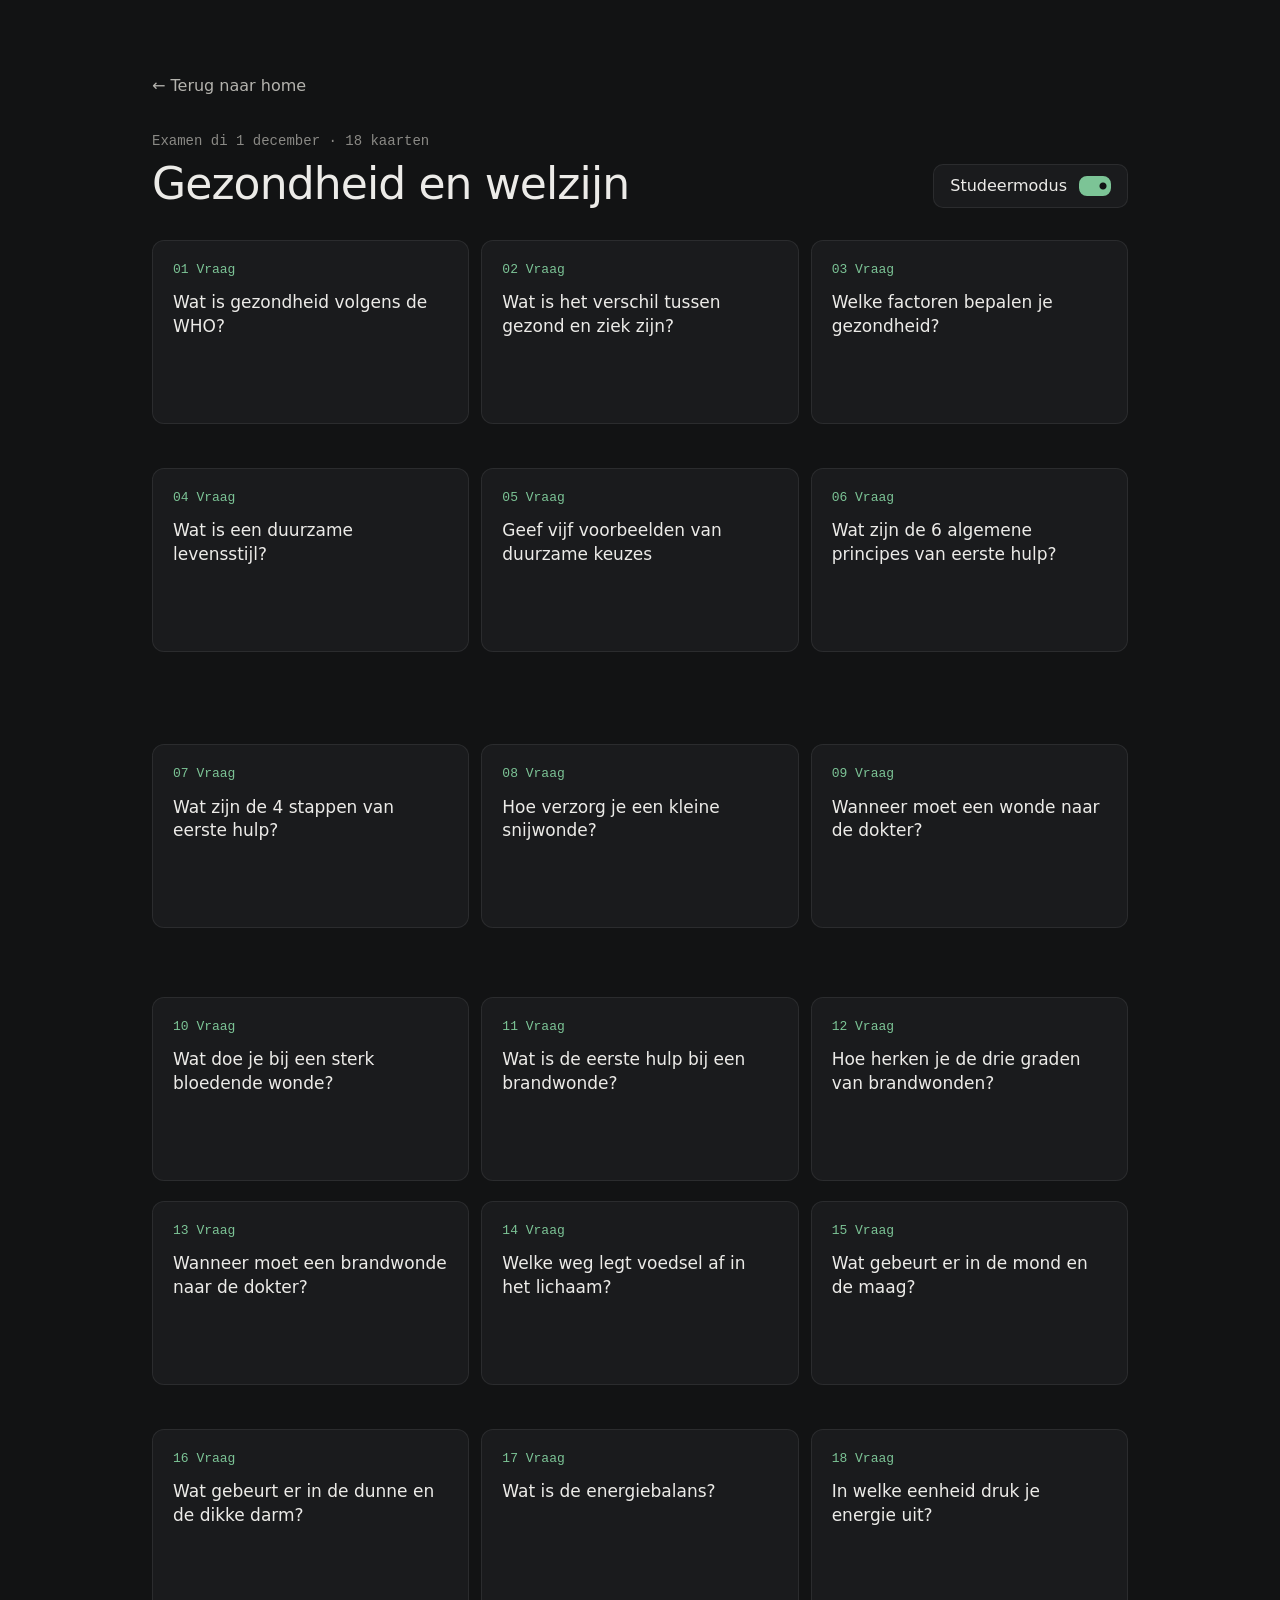
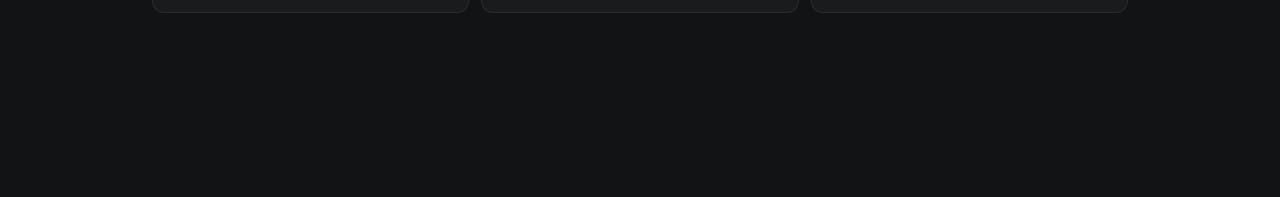
==== gezondheid.html @ a6b97eae "feat: personal study hub with exam countdown and flashcards Co-Authored-By: Claude Opus 5.5 <noreply" ====
<!doctype html>
<html lang="nl">
<head>
<meta charset="utf-8">
<meta name="viewport" content="width=device-width, initial-scale=1">
<title>Gezondheid en welzijn · Study Hub</title>
<meta name="description" content="Flashcards Gezondheid en welzijn">
<link rel="icon" href="data:,">
<link rel="stylesheet" href="style.css">
</head>
<body class="green">
<main>
  <nav><a class="back" href="index.html">← Terug naar home</a></nav>
  <header class="head">
    <div>
      <p class="meta">Examen di 1 december · 18 kaarten</p>
      <h1>Gezondheid en welzijn</h1>
    </div>
    <button class="toggle" id="mode" aria-pressed="true">Studeermodus</button>
  </header>
  <ol class="deck">
    <li><button class="card" aria-pressed="false"><span class="q">Wat is gezondheid volgens de WHO?</span><span class="a">Een toestand van volledig lichamelijk, geestelijk en sociaal welbevinden, niet alleen de afwezigheid van ziekte of gebrek.</span></button></li>
    <li><button class="card" aria-pressed="false"><span class="q">Wat is het verschil tussen gezond en ziek zijn?</span><span class="a">Het is geen aan/uit-knop maar een glijdende schaal. Ziek zijn is een verstoring van het lichamelijk, psychisch of sociaal evenwicht. Je kan je gezond voelen met een chronische ziekte.</span></button></li>
    <li><button class="card" aria-pressed="false"><span class="q">Welke factoren bepalen je gezondheid?</span><span class="a">Erfelijkheid, levensstijl (voeding, beweging, slaap, roken), omgeving (fysiek en sociaal) en toegang tot gezondheidszorg.</span></button></li>
    <li><button class="card" aria-pressed="false"><span class="q">Wat is een duurzame levensstijl?</span><span class="a">Leven op een manier die goed is voor je eigen gezondheid en tegelijk de aarde en toekomstige generaties niet schaadt.</span></button></li>
    <li><button class="card" aria-pressed="false"><span class="q">Geef vijf voorbeelden van duurzame keuzes</span><span class="a">Fietsen of wandelen, kraantjeswater drinken, seizoens- en streekproducten kopen, minder vlees eten, restjes verwerken, afval sorteren.</span></button></li>
    <li><button class="card" aria-pressed="false"><span class="q">Wat zijn de 6 algemene principes van eerste hulp?</span><span class="a">1. Denk aan je eigen veiligheid<br>2. Blijf kalm<br>3. Stel het slachtoffer gerust<br>4. Laat het slachtoffer niet alleen<br>5. Verplaats het slachtoffer niet onnodig<br>6. Ken je grenzen en vraag tijdig hulp</span></button></li>
    <li><button class="card" aria-pressed="false"><span class="q">Wat zijn de 4 stappen van eerste hulp?</span><span class="a">1. Zorg voor veiligheid<br>2. Beoordeel de toestand van het slachtoffer<br>3. Verwittig de hulpdiensten (112)<br>4. Verleen verdere eerste hulp</span></button></li>
    <li><button class="card" aria-pressed="false"><span class="q">Hoe verzorg je een kleine snijwonde?</span><span class="a">Handen wassen of handschoenen aan, de wonde spoelen met lauw stromend water, ontsmetten met een kleurloos ontsmettingsmiddel, afdekken met een pleister of steriel kompres.</span></button></li>
    <li><button class="card" aria-pressed="false"><span class="q">Wanneer moet een wonde naar de dokter?</span><span class="a">Als ze diep of gapend is, blijft bloeden, vuil bevat dat niet weggaat, een bijtwonde is, in het gezicht zit of als de tetanusvaccinatie niet in orde is.</span></button></li>
    <li><button class="card" aria-pressed="false"><span class="q">Wat doe je bij een sterk bloedende wonde?</span><span class="a">Laat het slachtoffer liggen, druk met een steriel kompres rechtstreeks op de wonde, leg een drukverband aan en bel 112.</span></button></li>
    <li><button class="card" aria-pressed="false"><span class="q">Wat is de eerste hulp bij een brandwonde?</span><span class="a">Minstens 10 minuten koelen met lauw stromend water. Kleding en juwelen verwijderen tenzij ze vastkleven. Steriel afdekken. Geen zalf, boter of ijs.</span></button></li>
    <li><button class="card" aria-pressed="false"><span class="q">Hoe herken je de drie graden van brandwonden?</span><span class="a">1e graad: rood en pijnlijk (zoals zonnebrand)<br>2e graad: blaren<br>3e graad: wit of zwart, gevoelloos</span></button></li>
    <li><button class="card" aria-pressed="false"><span class="q">Wanneer moet een brandwonde naar de dokter?</span><span class="a">Bij 2e of 3e graad groter dan een handpalm, brandwonden in het gezicht, aan handen, voeten of geslachtsdelen, en altijd bij jonge kinderen.</span></button></li>
    <li><button class="card" aria-pressed="false"><span class="q">Welke weg legt voedsel af in het lichaam?</span><span class="a">Mond → keelholte → slokdarm → maag → dunne darm → dikke darm → endeldarm → anus.</span></button></li>
    <li><button class="card" aria-pressed="false"><span class="q">Wat gebeurt er in de mond en de maag?</span><span class="a">Mond: kauwen en speeksel, de vertering van zetmeel start. Maag: maagsap met zoutzuur doodt bacteriën en start de eiwitvertering, het voedsel wordt een brij.</span></button></li>
    <li><button class="card" aria-pressed="false"><span class="q">Wat gebeurt er in de dunne en de dikke darm?</span><span class="a">Dunne darm: verdere vertering met gal en alvleessap, voedingsstoffen gaan via de darmvlokken naar het bloed. Dikke darm: water en zouten worden opgenomen, de resten worden ontlasting.</span></button></li>
    <li><button class="card" aria-pressed="false"><span class="q">Wat is de energiebalans?</span><span class="a">Het evenwicht tussen energie-inname (voeding) en energieverbruik (basisstofwisseling en beweging). Meer inname dan verbruik geeft gewichtstoename, minder geeft gewichtsverlies.</span></button></li>
    <li><button class="card" aria-pressed="false"><span class="q">In welke eenheid druk je energie uit?</span><span class="a">In kilocalorieën (kcal) of kilojoule (kJ). 1 kcal ≈ 4,2 kJ.</span></button></li>
  </ol>
</main>
<script src="cards.js"></script>
</body>
</html>
---- style.css ----
:root {
  --bg: #121314;
  --surface: #1a1b1d;
  --raised: #232427;
  --line: rgb(236 235 232 / .08);
  --text: #ecebe8;
  --text-2: #b4b3ae;
  --muted: #8a8985;
  --green: #7cc496;
  --pink: #e897b6;
  --yellow: #e3c463;
  --blue: #7fb2e5;
  --sans: ui-sans-serif, system-ui, -apple-system, "Segoe UI", Roboto, sans-serif;
  --mono: ui-monospace, "Cascadia Mono", Consolas, monospace;
  --ease: cubic-bezier(.2, .7, .2, 1);
  color-scheme: dark;
}

* { box-sizing: border-box; margin: 0; }
body { background: var(--bg); color: var(--text); font: 400 1rem/1.5 var(--sans); -webkit-font-smoothing: antialiased; }
main { max-width: 1040px; margin-inline: auto; padding: 32px 16px 96px; }
a { color: inherit; }
:focus-visible { outline: 2px solid var(--text); outline-offset: 2px; }
h1 { font-size: clamp(2rem, 6vw, 2.75rem); font-weight: 500; line-height: 1.1; letter-spacing: -.02em; }
h2 { font-size: 1.125rem; font-weight: 500; margin-bottom: 16px; }
section { margin-top: 48px; }
ol, ul { list-style: none; padding: 0; }
.meta { color: var(--muted); font: 400 .875rem/1.4 var(--mono); font-variant-numeric: tabular-nums; }
header .meta { margin-bottom: 8px; }
.dot { width: 8px; height: 8px; border-radius: 50%; background: var(--c); flex: none; }

.green { --c: var(--green); }
.pink { --c: var(--pink); }
.yellow { --c: var(--yellow); }
.blue { --c: var(--blue); }

/* dashboard */
.schedule { border-top: 1px solid var(--line); }
.schedule a { display: grid; grid-template-columns: 8px 1fr auto; align-items: center; column-gap: 16px; padding: 12px; border-bottom: 1px solid var(--line); text-decoration: none; transition: background-color .15s var(--ease); }
.schedule a:hover { background: var(--surface); }
.schedule time { grid-column: 2; }
.schedule .name { grid-column: 2; }
.schedule [data-date] { grid-column: 3; grid-row: 1 / 3; color: var(--text-2); }
.subjects { display: grid; gap: 12px; grid-template-columns: repeat(auto-fill, minmax(220px, 1fr)); }
.subjects a { display: flex; flex-direction: column; gap: 4px; min-height: 136px; padding: 20px; background: var(--surface); border: 1px solid var(--line); border-radius: 12px; text-decoration: none; transition: background-color .15s var(--ease); }
.subjects a:hover { background: var(--raised); }
.subjects .dot { margin-bottom: auto; }

/* subject page */
.back { display: inline-flex; align-items: center; min-height: 44px; margin-bottom: 24px; color: var(--text-2); text-decoration: none; transition: color .15s var(--ease); }
.back:hover { color: var(--text); }
.head { display: flex; flex-wrap: wrap; align-items: end; justify-content: space-between; gap: 24px; margin-bottom: 32px; }
.toggle { display: inline-flex; align-items: center; gap: 12px; min-height: 44px; padding: 0 16px; background: var(--surface); border: 1px solid var(--line); border-radius: 10px; color: var(--text); font: inherit; cursor: pointer; transition: background-color .15s var(--ease); }
.toggle:hover { background: var(--raised); }
.toggle::after { content: ""; width: 28px; height: 16px; border: 2px solid var(--muted); border-radius: 8px; background: radial-gradient(circle at 6px 50%, var(--muted) 3px, transparent 4px); }
.toggle[aria-pressed="true"]::after { border-color: var(--c); background: radial-gradient(circle at calc(100% - 6px) 50%, var(--bg) 3px, transparent 4px) var(--c); }

.deck { counter-reset: n; display: grid; gap: 12px; grid-template-columns: repeat(auto-fill, minmax(280px, 1fr)); }
.deck li { counter-increment: n; perspective: 1200px; }
.card { display: grid; width: 100%; height: 100%; padding: 0; border: 0; background: none; color: inherit; font: inherit; text-align: left; cursor: pointer; transform-style: preserve-3d; transition: transform .5s var(--ease); }
.q, .a { grid-area: 1 / 1; display: flex; flex-direction: column; gap: 12px; min-height: 184px; padding: 20px; background: var(--surface); border: 1px solid var(--line); border-radius: 12px; backface-visibility: hidden; }
.q { font-size: 1.0625rem; font-weight: 500; line-height: 1.4; }
.a { background: var(--raised); color: var(--text-2); transform: rotateY(180deg); }
.q::before, .a::before { font: 400 .8125rem/1.4 var(--mono); color: var(--c); }
.q::before { content: counter(n, decimal-leading-zero) "  Vraag"; }
.a::before { content: counter(n, decimal-leading-zero) "  Antwoord"; }
body:not(.reveal) .card[aria-pressed="true"] { transform: rotateY(180deg); }
.reveal .card { gap: 4px; cursor: default; }
.reveal .q, .reveal .a { min-height: 0; }
.reveal .a { grid-area: auto; transform: none; }

@media (min-width: 768px) {
  main { padding: 64px 32px 128px; }
  .schedule a { grid-template-columns: 8px 112px 1fr auto; }
  .schedule time, .schedule .name, .schedule [data-date] { grid-column: auto; grid-row: auto; }
}
@media (prefers-reduced-motion: reduce) {
  .card { transition: none; }
}
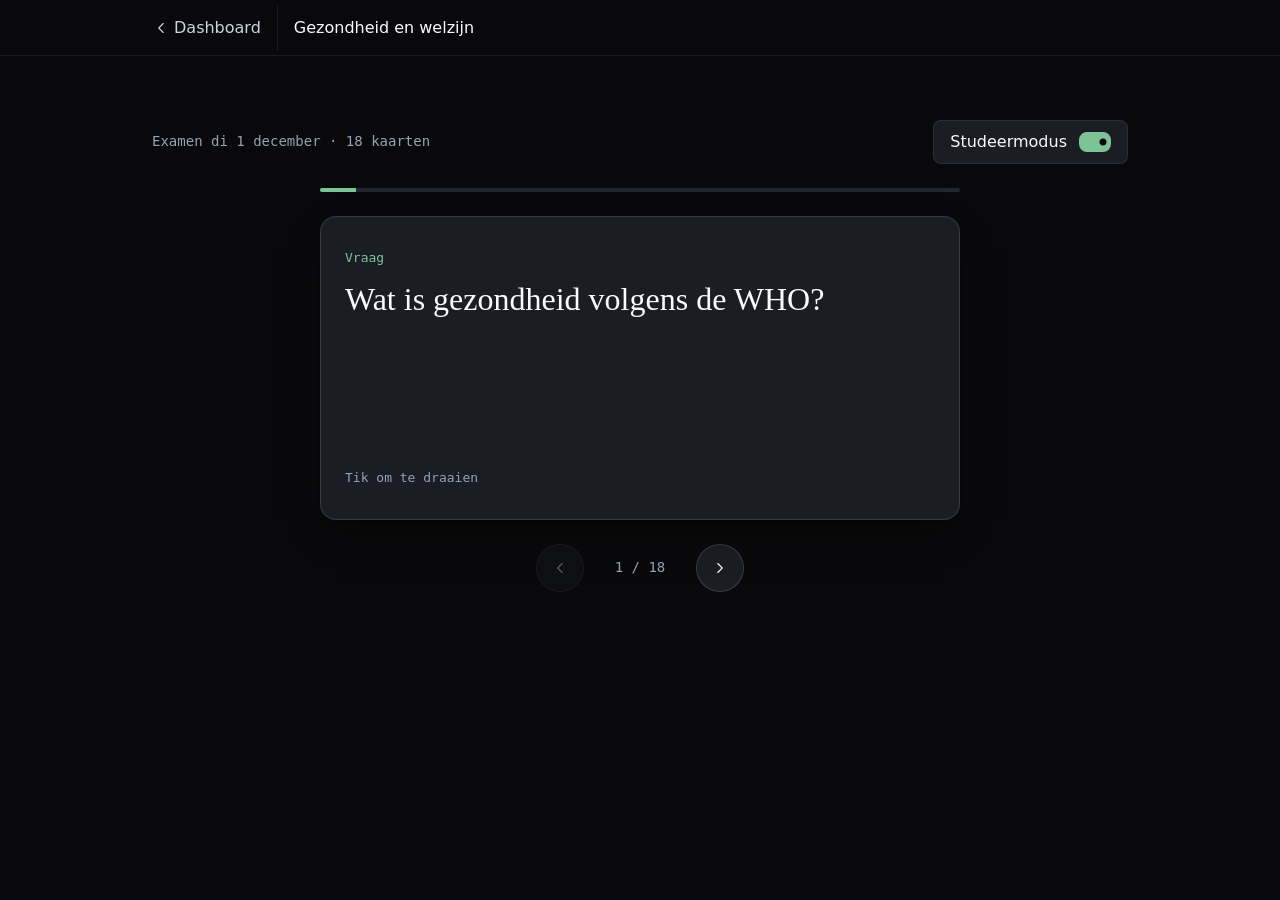
==== commit b2c80011: "feat: redesign as one app with countdown widget and single-card deck Co-Authored-By: Claude Opus 5.5" ====
--- a/gezondheid.html
+++ b/gezondheid.html
@@ -9,15 +9,16 @@
 <link rel="stylesheet" href="style.css">
 </head>
 <body class="green">
+<header class="bar">
+  <a class="back" href="index.html"><svg viewBox="0 0 24 24" aria-hidden="true"><path d="m15 18-6-6 6-6"/></svg>Dashboard</a>
+  <h1>Gezondheid en welzijn</h1>
+</header>
 <main>
-  <nav><a class="back" href="index.html">← Terug naar home</a></nav>
-  <header class="head">
-    <div>
-      <p class="meta">Examen di 1 december · 18 kaarten</p>
-      <h1>Gezondheid en welzijn</h1>
-    </div>
+  <div class="tools">
+    <p class="meta">Examen di 1 december · 18 kaarten</p>
     <button class="toggle" id="mode" aria-pressed="true">Studeermodus</button>
-  </header>
+  </div>
+  <progress id="bar" aria-label="Voortgang"></progress>
   <ol class="deck">
     <li><button class="card" aria-pressed="false"><span class="q">Wat is gezondheid volgens de WHO?</span><span class="a">Een toestand van volledig lichamelijk, geestelijk en sociaal welbevinden, niet alleen de afwezigheid van ziekte of gebrek.</span></button></li>
     <li><button class="card" aria-pressed="false"><span class="q">Wat is het verschil tussen gezond en ziek zijn?</span><span class="a">Het is geen aan/uit-knop maar een glijdende schaal. Ziek zijn is een verstoring van het lichamelijk, psychisch of sociaal evenwicht. Je kan je gezond voelen met een chronische ziekte.</span></button></li>
@@ -38,6 +39,11 @@
     <li><button class="card" aria-pressed="false"><span class="q">Wat is de energiebalans?</span><span class="a">Het evenwicht tussen energie-inname (voeding) en energieverbruik (basisstofwisseling en beweging). Meer inname dan verbruik geeft gewichtstoename, minder geeft gewichtsverlies.</span></button></li>
     <li><button class="card" aria-pressed="false"><span class="q">In welke eenheid druk je energie uit?</span><span class="a">In kilocalorieën (kcal) of kilojoule (kJ). 1 kcal ≈ 4,2 kJ.</span></button></li>
   </ol>
+  <div class="controls">
+    <button class="round" id="prev" aria-label="Vorige kaart"><svg viewBox="0 0 24 24" aria-hidden="true"><path d="m15 18-6-6 6-6"/></svg></button>
+    <span class="meta" id="count" aria-live="polite"></span>
+    <button class="round" id="next" aria-label="Volgende kaart"><svg viewBox="0 0 24 24" aria-hidden="true"><path d="m9 18 6-6-6-6"/></svg></button>
+  </div>
 </main>
 <script src="cards.js"></script>
 </body>
--- a/style.css
+++ b/style.css
@@ -1,16 +1,31 @@
 :root {
-  --bg: #121314;
-  --surface: #1a1b1d;
-  --raised: #232427;
-  --line: rgb(236 235 232 / .08);
-  --text: #ecebe8;
-  --text-2: #b4b3ae;
-  --muted: #8a8985;
+  --bg: #09090b;
+  --surface: #1a1d24;
+  --raised: #22262f;
+  --line: rgb(248 250 252 / .08);
+  --line-2: rgb(248 250 252 / .14);
+  --text: #f8fafc;
+  --text-2: #cbd5e1;
+  --muted: #94a3b8;
   --green: #7cc496;
   --pink: #e897b6;
   --yellow: #e3c463;
   --blue: #7fb2e5;
-  --sans: ui-sans-serif, system-ui, -apple-system, "Segoe UI", Roboto, sans-serif;
+  --cyan: #5ec4d6;
+  --s1: 4px;
+  --s2: 8px;
+  --s3: 12px;
+  --s4: 16px;
+  --s5: 24px;
+  --s6: 32px;
+  --s7: 48px;
+  --s8: 64px;
+  --gutter: var(--s4);
+  --r-sm: 8px;
+  --r: 12px;
+  --r-lg: 16px;
+  --sans: Inter, ui-sans-serif, system-ui, -apple-system, "Segoe UI", Roboto, sans-serif;
+  --serif: "Playfair Display", "Iowan Old Style", "Palatino Linotype", Charter, Georgia, serif;
   --mono: ui-monospace, "Cascadia Mono", Consolas, monospace;
   --ease: cubic-bezier(.2, .7, .2, 1);
   color-scheme: dark;
@@ -18,62 +33,102 @@
 
 * { box-sizing: border-box; margin: 0; }
 body { background: var(--bg); color: var(--text); font: 400 1rem/1.5 var(--sans); -webkit-font-smoothing: antialiased; }
-main { max-width: 1040px; margin-inline: auto; padding: 32px 16px 96px; }
-a { color: inherit; }
+main { width: min(100% - 2 * var(--gutter), 976px); margin-inline: auto; padding-block: var(--s6) var(--s8); }
+a { color: inherit; text-decoration: none; }
+button { font: inherit; color: inherit; cursor: pointer; }
 :focus-visible { outline: 2px solid var(--text); outline-offset: 2px; }
+ol, ul { list-style: none; padding: 0; }
+[hidden] { display: none; }
 h1 { font-size: clamp(2rem, 6vw, 2.75rem); font-weight: 500; line-height: 1.1; letter-spacing: -.02em; }
-h2 { font-size: 1.125rem; font-weight: 500; margin-bottom: 16px; }
-section { margin-top: 48px; }
-ol, ul { list-style: none; padding: 0; }
+h2 { font-size: 1.125rem; font-weight: 500; margin-bottom: var(--s4); }
+section { margin-top: var(--s7); }
+svg { width: 18px; height: 18px; fill: none; stroke: currentColor; stroke-width: 1.5; stroke-linecap: round; stroke-linejoin: round; }
 .meta { color: var(--muted); font: 400 .875rem/1.4 var(--mono); font-variant-numeric: tabular-nums; }
-header .meta { margin-bottom: 8px; }
 .dot { width: 8px; height: 8px; border-radius: 50%; background: var(--c); flex: none; }
 
 .green { --c: var(--green); }
 .pink { --c: var(--pink); }
 .yellow { --c: var(--yellow); }
 .blue { --c: var(--blue); }
+.cyan { --c: var(--cyan); }
+
+.bar { position: sticky; top: 0; z-index: 2; display: flex; align-items: center; gap: var(--s4); min-height: 56px; padding-inline: max(var(--gutter), 50% - 488px); background: var(--bg); border-bottom: 1px solid var(--line); }
+.brand { font-weight: 500; }
+.bar h1 { min-width: 0; font-size: 1rem; letter-spacing: 0; white-space: nowrap; overflow: hidden; text-overflow: ellipsis; }
+.back { display: inline-flex; align-items: center; gap: var(--s1); min-height: 44px; padding-right: var(--s4); border-right: 1px solid var(--line); color: var(--text-2); transition: color .15s var(--ease); }
+.back:hover { color: var(--text); }
 
 /* dashboard */
-.schedule { border-top: 1px solid var(--line); }
-.schedule a { display: grid; grid-template-columns: 8px 1fr auto; align-items: center; column-gap: 16px; padding: 12px; border-bottom: 1px solid var(--line); text-decoration: none; transition: background-color .15s var(--ease); }
-.schedule a:hover { background: var(--surface); }
-.schedule time { grid-column: 2; }
-.schedule .name { grid-column: 2; }
-.schedule [data-date] { grid-column: 3; grid-row: 1 / 3; color: var(--text-2); }
-.subjects { display: grid; gap: 12px; grid-template-columns: repeat(auto-fill, minmax(220px, 1fr)); }
-.subjects a { display: flex; flex-direction: column; gap: 4px; min-height: 136px; padding: 20px; background: var(--surface); border: 1px solid var(--line); border-radius: 12px; text-decoration: none; transition: background-color .15s var(--ease); }
-.subjects a:hover { background: var(--raised); }
+header .meta { margin-bottom: var(--s2); }
+.countdown { margin-top: var(--s5); background: var(--surface); border: 1px solid var(--line); border-radius: var(--r-lg); overflow: hidden; }
+.lead { display: flex; flex-wrap: wrap; align-items: end; justify-content: space-between; gap: var(--s5); padding: var(--s5); }
+.lead-name { display: block; margin-block: var(--s1); font-size: 1.5rem; font-weight: 500; line-height: 1.25; }
+.lead-name:hover { color: var(--c); }
+.days { color: var(--muted); font-size: 1rem; }
+.days span:first-child { color: var(--c); font-size: clamp(4rem, 14vw, 5.5rem); font-weight: 500; line-height: .9; letter-spacing: -.04em; font-variant-numeric: tabular-nums; }
+.exams { display: grid; grid-template-columns: 1fr 1fr; gap: 1px; background: var(--line); border-top: 1px solid var(--line); }
+.exams a { display: flex; flex-direction: column; gap: var(--s1); height: 100%; padding: var(--s4) var(--s5); background: var(--surface); transition: background-color .15s var(--ease); }
+.exams a:hover { background: var(--raised); }
+.exams .when { display: flex; align-items: center; gap: var(--s2); }
+.exams .left { margin-top: auto; padding-top: var(--s2); }
+.exams .past { opacity: .5; }
+.subjects { display: grid; gap: var(--s3); grid-template-columns: repeat(auto-fill, minmax(220px, 1fr)); }
+.subjects a { display: flex; flex-direction: column; gap: var(--s1); min-height: 136px; padding: var(--s5); background: var(--surface); border: 1px solid var(--line); border-radius: var(--r); transition: background-color .15s var(--ease), border-color .15s var(--ease); }
+.subjects a:hover { background: var(--raised); border-color: var(--c); }
 .subjects .dot { margin-bottom: auto; }
 
 /* subject page */
-.back { display: inline-flex; align-items: center; min-height: 44px; margin-bottom: 24px; color: var(--text-2); text-decoration: none; transition: color .15s var(--ease); }
-.back:hover { color: var(--text); }
-.head { display: flex; flex-wrap: wrap; align-items: end; justify-content: space-between; gap: 24px; margin-bottom: 32px; }
-.toggle { display: inline-flex; align-items: center; gap: 12px; min-height: 44px; padding: 0 16px; background: var(--surface); border: 1px solid var(--line); border-radius: 10px; color: var(--text); font: inherit; cursor: pointer; transition: background-color .15s var(--ease); }
+.tools { display: flex; flex-wrap: wrap; align-items: center; justify-content: space-between; gap: var(--s3); margin-bottom: var(--s5); }
+.toggle { display: inline-flex; align-items: center; gap: var(--s3); min-height: 44px; padding: 0 var(--s4); background: var(--surface); border: 1px solid var(--line); border-radius: var(--r-sm); transition: background-color .15s var(--ease); }
 .toggle:hover { background: var(--raised); }
 .toggle::after { content: ""; width: 28px; height: 16px; border: 2px solid var(--muted); border-radius: 8px; background: radial-gradient(circle at 6px 50%, var(--muted) 3px, transparent 4px); }
 .toggle[aria-pressed="true"]::after { border-color: var(--c); background: radial-gradient(circle at calc(100% - 6px) 50%, var(--bg) 3px, transparent 4px) var(--c); }
 
-.deck { counter-reset: n; display: grid; gap: 12px; grid-template-columns: repeat(auto-fill, minmax(280px, 1fr)); }
+progress { display: block; width: 100%; max-width: 640px; height: 4px; margin: 0 auto var(--s5); border: 0; border-radius: 2px; background: var(--raised); overflow: hidden; appearance: none; }
+progress::-webkit-progress-bar { background: var(--raised); }
+progress::-webkit-progress-value { background: var(--c); }
+progress::-moz-progress-bar { background: var(--c); }
+
+.deck { counter-reset: n; }
 .deck li { counter-increment: n; perspective: 1200px; }
-.card { display: grid; width: 100%; height: 100%; padding: 0; border: 0; background: none; color: inherit; font: inherit; text-align: left; cursor: pointer; transform-style: preserve-3d; transition: transform .5s var(--ease); }
-.q, .a { grid-area: 1 / 1; display: flex; flex-direction: column; gap: 12px; min-height: 184px; padding: 20px; background: var(--surface); border: 1px solid var(--line); border-radius: 12px; backface-visibility: hidden; }
-.q { font-size: 1.0625rem; font-weight: 500; line-height: 1.4; }
-.a { background: var(--raised); color: var(--text-2); transform: rotateY(180deg); }
+.card { display: grid; width: 100%; height: 100%; padding: 0; border: 0; background: none; text-align: left; transform-style: preserve-3d; transition: transform .5s var(--ease); }
+.q, .a { grid-area: 1 / 1; display: flex; flex-direction: column; gap: var(--s3); min-height: 184px; padding: var(--s5); background: var(--surface); border: 1px solid var(--line-2); border-radius: var(--r-lg); box-shadow: 0 1px 2px rgb(0 0 0 / .5), 0 16px 40px -16px rgb(0 0 0 / .7); backface-visibility: hidden; transition: visibility 0s .25s; }
+.q { font: 500 1.125rem/1.35 var(--serif); }
+.a { color: var(--text-2); transform: rotateY(180deg); visibility: hidden; }
+.card[aria-pressed="true"] .a { visibility: visible; transition-delay: 0s; }
+.card[aria-pressed="true"] .q { visibility: hidden; }
 .q::before, .a::before { font: 400 .8125rem/1.4 var(--mono); color: var(--c); }
 .q::before { content: counter(n, decimal-leading-zero) "  Vraag"; }
 .a::before { content: counter(n, decimal-leading-zero) "  Antwoord"; }
+
+body:not(.reveal) .deck { max-width: 640px; margin-inline: auto; }
+body:not(.reveal) .deck li:not(.on) { display: none; }
+body:not(.reveal) .q, body:not(.reveal) .a { min-height: 304px; padding: var(--s6) var(--s5); }
+body:not(.reveal) .q { font-size: clamp(1.5rem, 5vw, 2rem); line-height: 1.25; }
+body:not(.reveal) .a { font-size: 1.0625rem; line-height: 1.6; }
+body:not(.reveal) .q::before { content: "Vraag"; }
+body:not(.reveal) .a::before { content: "Antwoord"; }
+body:not(.reveal) .q::after { content: "Tik om te draaien"; margin-top: auto; color: var(--muted); font: 400 .8125rem/1.4 var(--mono); }
 body:not(.reveal) .card[aria-pressed="true"] { transform: rotateY(180deg); }
-.reveal .card { gap: 4px; cursor: default; }
-.reveal .q, .reveal .a { min-height: 0; }
-.reveal .a { grid-area: auto; transform: none; }
+
+.controls { display: flex; align-items: center; justify-content: center; gap: var(--s5); margin-top: var(--s5); }
+.controls .meta { min-width: 64px; text-align: center; }
+.round { display: grid; place-items: center; width: 48px; height: 48px; padding: 0; background: var(--surface); border: 1px solid var(--line-2); border-radius: 50%; transition: background-color .15s var(--ease), border-color .15s var(--ease); }
+.round:hover:not(:disabled) { background: var(--raised); border-color: var(--c); }
+.round:disabled { opacity: .35; cursor: default; }
+
+.reveal progress, .reveal .controls { display: none; }
+.reveal .deck { display: grid; gap: var(--s3); grid-template-columns: repeat(auto-fill, minmax(280px, 1fr)); }
+.reveal .card { align-content: start; background: var(--surface); border: 1px solid var(--line-2); border-radius: var(--r-lg); box-shadow: 0 1px 2px rgb(0 0 0 / .5); cursor: default; }
+.reveal .q, .reveal .a { min-height: 0; visibility: visible; background: none; border: 0; box-shadow: none; }
+.reveal .a { grid-area: auto; transform: none; border-top: 1px solid var(--line); }
 
 @media (min-width: 768px) {
-  main { padding: 64px 32px 128px; }
-  .schedule a { grid-template-columns: 8px 112px 1fr auto; }
-  .schedule time, .schedule .name, .schedule [data-date] { grid-column: auto; grid-row: auto; }
+  :root { --gutter: var(--s6); }
+  main { padding-block: var(--s8) 128px; }
+  .lead { padding: var(--s6); }
+  .exams { grid-template-columns: repeat(4, 1fr); }
 }
 @media (prefers-reduced-motion: reduce) {
-  .card { transition: none; }
+  .card, .q, .a { transition: none; }
 }
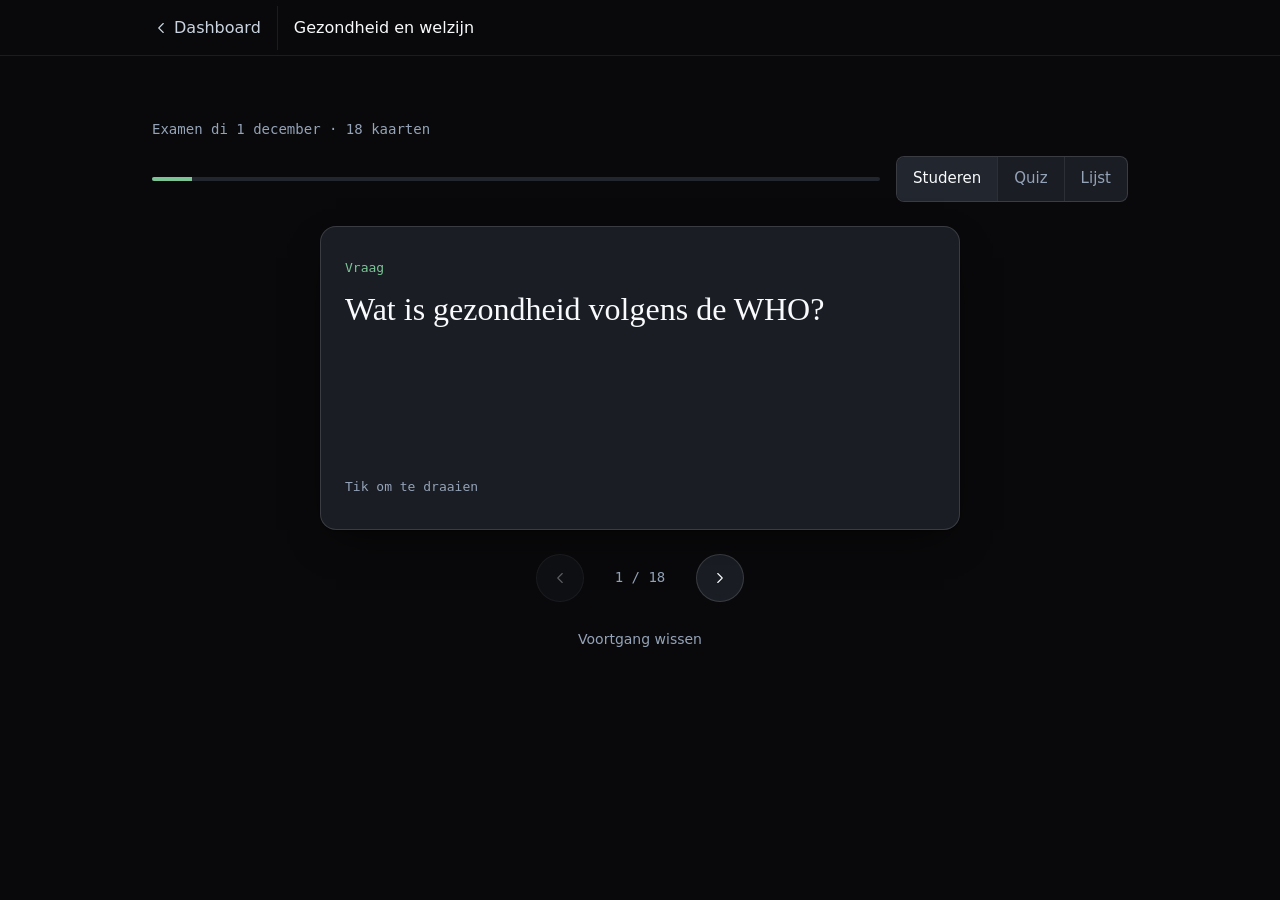
==== commit 097fd117: "feat: added quiz mode, local storage progress, and pomodoro timer Co-Authored-By: Claude Opus 5.5 <n" ====
--- a/gezondheid.html
+++ b/gezondheid.html
@@ -14,11 +14,15 @@
   <h1>Gezondheid en welzijn</h1>
 </header>
 <main>
+  <p class="meta">Examen di 1 december · 18 kaarten</p>
   <div class="tools">
-    <p class="meta">Examen di 1 december · 18 kaarten</p>
-    <button class="toggle" id="mode" aria-pressed="true">Studeermodus</button>
+    <progress id="bar" aria-label="Voortgang"></progress>
+    <fieldset class="modes" aria-label="Modus">
+      <label><input type="radio" name="mode" value="study" checked>Studeren</label>
+      <label><input type="radio" name="mode" value="quiz">Quiz</label>
+      <label><input type="radio" name="mode" value="list">Lijst</label>
+    </fieldset>
   </div>
-  <progress id="bar" aria-label="Voortgang"></progress>
   <ol class="deck">
     <li><button class="card" aria-pressed="false"><span class="q">Wat is gezondheid volgens de WHO?</span><span class="a">Een toestand van volledig lichamelijk, geestelijk en sociaal welbevinden, niet alleen de afwezigheid van ziekte of gebrek.</span></button></li>
     <li><button class="card" aria-pressed="false"><span class="q">Wat is het verschil tussen gezond en ziek zijn?</span><span class="a">Het is geen aan/uit-knop maar een glijdende schaal. Ziek zijn is een verstoring van het lichamelijk, psychisch of sociaal evenwicht. Je kan je gezond voelen met een chronische ziekte.</span></button></li>
@@ -39,11 +43,13 @@
     <li><button class="card" aria-pressed="false"><span class="q">Wat is de energiebalans?</span><span class="a">Het evenwicht tussen energie-inname (voeding) en energieverbruik (basisstofwisseling en beweging). Meer inname dan verbruik geeft gewichtstoename, minder geeft gewichtsverlies.</span></button></li>
     <li><button class="card" aria-pressed="false"><span class="q">In welke eenheid druk je energie uit?</span><span class="a">In kilocalorieën (kcal) of kilojoule (kJ). 1 kcal ≈ 4,2 kJ.</span></button></li>
   </ol>
+  <button class="btn" id="show">Toon antwoord</button>
   <div class="controls">
     <button class="round" id="prev" aria-label="Vorige kaart"><svg viewBox="0 0 24 24" aria-hidden="true"><path d="m15 18-6-6 6-6"/></svg></button>
     <span class="meta" id="count" aria-live="polite"></span>
     <button class="round" id="next" aria-label="Volgende kaart"><svg viewBox="0 0 24 24" aria-hidden="true"><path d="m9 18 6-6-6-6"/></svg></button>
   </div>
+  <button class="link-btn" id="reset">Voortgang wissen</button>
 </main>
 <script src="cards.js"></script>
 </body>
--- a/style.css
+++ b/style.css
@@ -52,6 +52,14 @@
 .blue { --c: var(--blue); }
 .cyan { --c: var(--cyan); }
 
+.btn { min-height: 44px; padding: 0 var(--s5); background: var(--surface); border: 1px solid var(--line-2); border-radius: var(--r-sm); transition: background-color .15s var(--ease), border-color .15s var(--ease); }
+.btn:hover:not(:disabled) { background: var(--raised); }
+.btn.primary { background: var(--text); border-color: var(--text); color: var(--bg); font-weight: 500; }
+.btn.primary:hover:not(:disabled) { background: var(--text-2); }
+.btn:disabled { opacity: .35; cursor: default; }
+.link-btn { min-height: 44px; padding: 0 var(--s3); background: none; border: 0; color: var(--muted); font-size: .875rem; transition: color .15s var(--ease); }
+.link-btn:hover { color: var(--text); }
+
 .bar { position: sticky; top: 0; z-index: 2; display: flex; align-items: center; gap: var(--s4); min-height: 56px; padding-inline: max(var(--gutter), 50% - 488px); background: var(--bg); border-bottom: 1px solid var(--line); }
 .brand { font-weight: 500; }
 .bar h1 { min-width: 0; font-size: 1rem; letter-spacing: 0; white-space: nowrap; overflow: hidden; text-overflow: ellipsis; }
@@ -60,11 +68,12 @@
 
 /* dashboard */
 header .meta { margin-bottom: var(--s2); }
-.countdown { margin-top: var(--s5); background: var(--surface); border: 1px solid var(--line); border-radius: var(--r-lg); overflow: hidden; }
+.top { display: grid; gap: var(--s3); margin-top: var(--s5); }
+.top > section { margin: 0; background: var(--surface); border: 1px solid var(--line); border-radius: var(--r-lg); overflow: hidden; }
 .lead { display: flex; flex-wrap: wrap; align-items: end; justify-content: space-between; gap: var(--s5); padding: var(--s5); }
 .lead-name { display: block; margin-block: var(--s1); font-size: 1.5rem; font-weight: 500; line-height: 1.25; }
 .lead-name:hover { color: var(--c); }
-.days { color: var(--muted); font-size: 1rem; }
+.days { color: var(--muted); }
 .days span:first-child { color: var(--c); font-size: clamp(4rem, 14vw, 5.5rem); font-weight: 500; line-height: .9; letter-spacing: -.04em; font-variant-numeric: tabular-nums; }
 .exams { display: grid; grid-template-columns: 1fr 1fr; gap: 1px; background: var(--line); border-top: 1px solid var(--line); }
 .exams a { display: flex; flex-direction: column; gap: var(--s1); height: 100%; padding: var(--s4) var(--s5); background: var(--surface); transition: background-color .15s var(--ease); }
@@ -72,22 +81,27 @@
 .exams .when { display: flex; align-items: center; gap: var(--s2); }
 .exams .left { margin-top: auto; padding-top: var(--s2); }
 .exams .past { opacity: .5; }
+.timer { display: flex; flex-direction: column; gap: var(--s4); padding: var(--s5); }
+.clock { font: 500 clamp(3.5rem, 12vw, 4.5rem)/1 var(--mono); font-variant-numeric: tabular-nums; letter-spacing: -.04em; }
+.timer div { display: flex; gap: var(--s2); margin-top: auto; }
+.timer .btn { flex: 1; }
 .subjects { display: grid; gap: var(--s3); grid-template-columns: repeat(auto-fill, minmax(220px, 1fr)); }
 .subjects a { display: flex; flex-direction: column; gap: var(--s1); min-height: 136px; padding: var(--s5); background: var(--surface); border: 1px solid var(--line); border-radius: var(--r); transition: background-color .15s var(--ease), border-color .15s var(--ease); }
 .subjects a:hover { background: var(--raised); border-color: var(--c); }
 .subjects .dot { margin-bottom: auto; }
 
 /* subject page */
-.tools { display: flex; flex-wrap: wrap; align-items: center; justify-content: space-between; gap: var(--s3); margin-bottom: var(--s5); }
-.toggle { display: inline-flex; align-items: center; gap: var(--s3); min-height: 44px; padding: 0 var(--s4); background: var(--surface); border: 1px solid var(--line); border-radius: var(--r-sm); transition: background-color .15s var(--ease); }
-.toggle:hover { background: var(--raised); }
-.toggle::after { content: ""; width: 28px; height: 16px; border: 2px solid var(--muted); border-radius: 8px; background: radial-gradient(circle at 6px 50%, var(--muted) 3px, transparent 4px); }
-.toggle[aria-pressed="true"]::after { border-color: var(--c); background: radial-gradient(circle at calc(100% - 6px) 50%, var(--bg) 3px, transparent 4px) var(--c); }
-
-progress { display: block; width: 100%; max-width: 640px; height: 4px; margin: 0 auto var(--s5); border: 0; border-radius: 2px; background: var(--raised); overflow: hidden; appearance: none; }
+.tools { display: flex; flex-wrap: wrap; align-items: center; gap: var(--s4); margin: var(--s4) 0 var(--s5); }
+progress { flex: 1 1 120px; height: 4px; border: 0; border-radius: 2px; background: var(--raised); overflow: hidden; appearance: none; }
 progress::-webkit-progress-bar { background: var(--raised); }
 progress::-webkit-progress-value { background: var(--c); }
 progress::-moz-progress-bar { background: var(--c); }
+.modes { display: flex; margin-left: auto; padding: 0; border: 1px solid var(--line-2); border-radius: var(--r-sm); background: var(--surface); overflow: hidden; }
+.modes label { position: relative; display: grid; place-items: center; min-height: 44px; padding: 0 var(--s4); color: var(--muted); font-size: .9375rem; cursor: pointer; transition: background-color .15s var(--ease), color .15s var(--ease); }
+.modes label + label { border-left: 1px solid var(--line); }
+.modes input { position: absolute; opacity: 0; pointer-events: none; }
+.modes label:has(:checked) { background: var(--raised); color: var(--text); }
+.modes label:has(:focus-visible) { outline: 2px solid var(--text); outline-offset: -2px; }
 
 .deck { counter-reset: n; }
 .deck li { counter-increment: n; perspective: 1200px; }
@@ -101,33 +115,38 @@
 .q::before { content: counter(n, decimal-leading-zero) "  Vraag"; }
 .a::before { content: counter(n, decimal-leading-zero) "  Antwoord"; }
 
-body:not(.reveal) .deck { max-width: 640px; margin-inline: auto; }
-body:not(.reveal) .deck li:not(.on) { display: none; }
-body:not(.reveal) .q, body:not(.reveal) .a { min-height: 304px; padding: var(--s6) var(--s5); }
-body:not(.reveal) .q { font-size: clamp(1.5rem, 5vw, 2rem); line-height: 1.25; }
-body:not(.reveal) .a { font-size: 1.0625rem; line-height: 1.6; }
-body:not(.reveal) .q::before { content: "Vraag"; }
-body:not(.reveal) .a::before { content: "Antwoord"; }
-body:not(.reveal) .q::after { content: "Tik om te draaien"; margin-top: auto; color: var(--muted); font: 400 .8125rem/1.4 var(--mono); }
-body:not(.reveal) .card[aria-pressed="true"] { transform: rotateY(180deg); }
+body:not([data-mode="list"]) .deck { max-width: 640px; margin-inline: auto; }
+body:not([data-mode="list"]) .deck li:not(.on) { display: none; }
+body:not([data-mode="list"]) .q, body:not([data-mode="list"]) .a { min-height: 304px; padding: var(--s6) var(--s5); }
+body:not([data-mode="list"]) .q { font-size: clamp(1.5rem, 5vw, 2rem); line-height: 1.25; }
+body:not([data-mode="list"]) .a { font-size: 1.0625rem; line-height: 1.6; }
+body:not([data-mode="list"]) .q::before { content: "Vraag"; }
+body:not([data-mode="list"]) .a::before { content: "Antwoord"; }
+body:not([data-mode="list"]) .q::after { content: "Tik om te draaien"; margin-top: auto; color: var(--muted); font: 400 .8125rem/1.4 var(--mono); }
+body:not([data-mode="list"]) .card[aria-pressed="true"] { transform: rotateY(180deg); }
+body[data-mode="quiz"] .q::after { content: none; }
+body[data-mode="quiz"] .card { cursor: default; }
+body:not([data-mode="quiz"]) #show { display: none; }
+#show { display: block; min-width: 176px; margin: var(--s5) auto 0; }
 
 .controls { display: flex; align-items: center; justify-content: center; gap: var(--s5); margin-top: var(--s5); }
 .controls .meta { min-width: 64px; text-align: center; }
 .round { display: grid; place-items: center; width: 48px; height: 48px; padding: 0; background: var(--surface); border: 1px solid var(--line-2); border-radius: 50%; transition: background-color .15s var(--ease), border-color .15s var(--ease); }
 .round:hover:not(:disabled) { background: var(--raised); border-color: var(--c); }
 .round:disabled { opacity: .35; cursor: default; }
+#reset { display: block; margin: var(--s4) auto 0; }
 
-.reveal progress, .reveal .controls { display: none; }
-.reveal .deck { display: grid; gap: var(--s3); grid-template-columns: repeat(auto-fill, minmax(280px, 1fr)); }
-.reveal .card { align-content: start; background: var(--surface); border: 1px solid var(--line-2); border-radius: var(--r-lg); box-shadow: 0 1px 2px rgb(0 0 0 / .5); cursor: default; }
-.reveal .q, .reveal .a { min-height: 0; visibility: visible; background: none; border: 0; box-shadow: none; }
-.reveal .a { grid-area: auto; transform: none; border-top: 1px solid var(--line); }
+[data-mode="list"] progress, [data-mode="list"] .controls, [data-mode="list"] #reset { display: none; }
+[data-mode="list"] .deck { display: grid; gap: var(--s3); grid-template-columns: repeat(auto-fill, minmax(280px, 1fr)); }
+[data-mode="list"] .card { align-content: start; background: var(--surface); border: 1px solid var(--line-2); border-radius: var(--r-lg); box-shadow: 0 1px 2px rgb(0 0 0 / .5); cursor: default; }
+[data-mode="list"] .q, [data-mode="list"] .a { min-height: 0; visibility: visible; background: none; border: 0; box-shadow: none; }
+[data-mode="list"] .a { grid-area: auto; transform: none; border-top: 1px solid var(--line); }
 
 @media (min-width: 768px) {
   :root { --gutter: var(--s6); }
   main { padding-block: var(--s8) 128px; }
-  .lead { padding: var(--s6); }
-  .exams { grid-template-columns: repeat(4, 1fr); }
+  .lead, .timer { padding: var(--s6); }
+  .top { grid-template-columns: 1fr minmax(240px, 288px); }
 }
 @media (prefers-reduced-motion: reduce) {
   .card, .q, .a { transition: none; }
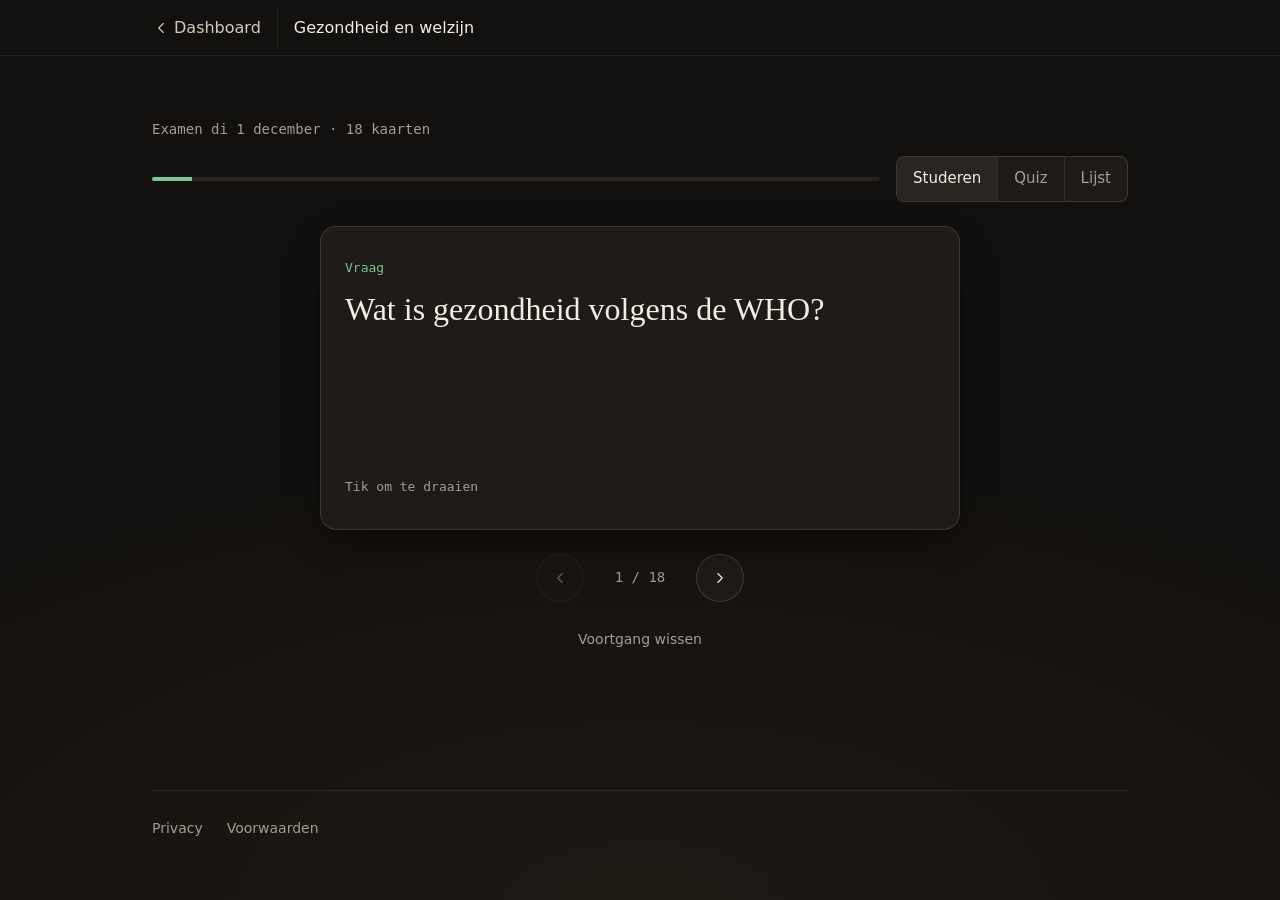
==== commit c27f9161: "feat: cozy winter revamp, snow effect, and legal pages Co-Authored-By: Claude Opus 5.5 <noreply@anth" ====
--- a/gezondheid.html
+++ b/gezondheid.html
@@ -51,6 +51,7 @@
   </div>
   <button class="link-btn" id="reset">Voortgang wissen</button>
 </main>
+<footer class="foot"><a href="privacy.html">Privacy</a><a href="terms.html">Voorwaarden</a></footer>
 <script src="cards.js"></script>
 </body>
 </html>
--- a/style.css
+++ b/style.css
@@ -1,12 +1,12 @@
 :root {
-  --bg: #09090b;
-  --surface: #1a1d24;
-  --raised: #22262f;
-  --line: rgb(248 250 252 / .08);
-  --line-2: rgb(248 250 252 / .14);
-  --text: #f8fafc;
-  --text-2: #cbd5e1;
-  --muted: #94a3b8;
+  --bg: #13110f;
+  --surface: #1e1b18;
+  --raised: #292521;
+  --line: rgb(245 238 228 / .08);
+  --line-2: rgb(245 238 228 / .14);
+  --text: #f3ede4;
+  --text-2: #d4cbbe;
+  --muted: #a69c8f;
   --green: #7cc496;
   --pink: #e897b6;
   --yellow: #e3c463;
@@ -32,13 +32,13 @@
 }
 
 * { box-sizing: border-box; margin: 0; }
-body { background: var(--bg); color: var(--text); font: 400 1rem/1.5 var(--sans); -webkit-font-smoothing: antialiased; }
+body { min-height: 100vh; background: radial-gradient(80% 50% at 50% 100%, #1f1914, transparent) fixed var(--bg); color: var(--text); font: 400 1rem/1.5 var(--sans); -webkit-font-smoothing: antialiased; }
 main { width: min(100% - 2 * var(--gutter), 976px); margin-inline: auto; padding-block: var(--s6) var(--s8); }
 a { color: inherit; text-decoration: none; }
 button { font: inherit; color: inherit; cursor: pointer; }
 :focus-visible { outline: 2px solid var(--text); outline-offset: 2px; }
 ol, ul { list-style: none; padding: 0; }
-[hidden] { display: none; }
+h1, h2 { font-family: var(--serif); }
 h1 { font-size: clamp(2rem, 6vw, 2.75rem); font-weight: 500; line-height: 1.1; letter-spacing: -.02em; }
 h2 { font-size: 1.125rem; font-weight: 500; margin-bottom: var(--s4); }
 section { margin-top: var(--s7); }
@@ -52,8 +52,10 @@
 .blue { --c: var(--blue); }
 .cyan { --c: var(--cyan); }
 
-.btn { min-height: 44px; padding: 0 var(--s5); background: var(--surface); border: 1px solid var(--line-2); border-radius: var(--r-sm); transition: background-color .15s var(--ease), border-color .15s var(--ease); }
+.btn { min-height: 44px; padding: 0 var(--s5); background: var(--surface); border: 1px solid var(--line-2); border-radius: var(--r-sm); transition: background-color .2s var(--ease), border-color .2s var(--ease); }
 .btn:hover:not(:disabled) { background: var(--raised); }
+.btn.ghost { background: transparent; }
+.btn.ghost:hover:not(:disabled) { border-color: var(--muted); }
 .btn.primary { background: var(--text); border-color: var(--text); color: var(--bg); font-weight: 500; }
 .btn.primary:hover:not(:disabled) { background: var(--text-2); }
 .btn:disabled { opacity: .35; cursor: default; }
@@ -62,31 +64,41 @@
 
 .bar { position: sticky; top: 0; z-index: 2; display: flex; align-items: center; gap: var(--s4); min-height: 56px; padding-inline: max(var(--gutter), 50% - 488px); background: var(--bg); border-bottom: 1px solid var(--line); }
 .brand { font-weight: 500; }
-.bar h1 { min-width: 0; font-size: 1rem; letter-spacing: 0; white-space: nowrap; overflow: hidden; text-overflow: ellipsis; }
+.bar h1 { min-width: 0; font: 500 1rem/1.5 var(--sans); letter-spacing: 0; white-space: nowrap; overflow: hidden; text-overflow: ellipsis; }
 .back { display: inline-flex; align-items: center; gap: var(--s1); min-height: 44px; padding-right: var(--s4); border-right: 1px solid var(--line); color: var(--text-2); transition: color .15s var(--ease); }
 .back:hover { color: var(--text); }
 
 /* dashboard */
 header .meta { margin-bottom: var(--s2); }
-.top { display: grid; gap: var(--s3); margin-top: var(--s5); }
-.top > section { margin: 0; background: var(--surface); border: 1px solid var(--line); border-radius: var(--r-lg); overflow: hidden; }
-.lead { display: flex; flex-wrap: wrap; align-items: end; justify-content: space-between; gap: var(--s5); padding: var(--s5); }
-.lead-name { display: block; margin-block: var(--s1); font-size: 1.5rem; font-weight: 500; line-height: 1.25; }
-.lead-name:hover { color: var(--c); }
-.days { color: var(--muted); }
-.days span:first-child { color: var(--c); font-size: clamp(4rem, 14vw, 5.5rem); font-weight: 500; line-height: .9; letter-spacing: -.04em; font-variant-numeric: tabular-nums; }
-.exams { display: grid; grid-template-columns: 1fr 1fr; gap: 1px; background: var(--line); border-top: 1px solid var(--line); }
-.exams a { display: flex; flex-direction: column; gap: var(--s1); height: 100%; padding: var(--s4) var(--s5); background: var(--surface); transition: background-color .15s var(--ease); }
+.tabs { display: flex; gap: var(--s5); margin: var(--s5) 0 var(--s6); border-bottom: 1px solid var(--line); }
+.tabs button { min-height: 44px; margin-bottom: -1px; padding: 0; background: none; border: 0; border-bottom: 2px solid transparent; color: var(--muted); transition: color .2s var(--ease), border-color .2s var(--ease); }
+.tabs button:hover { color: var(--text); }
+.tabs [aria-selected="true"] { color: var(--text); border-bottom-color: var(--text); }
+[role="tabpanel"] { animation: fade .3s var(--ease); }
+@keyframes fade { from { opacity: 0; transform: translateY(8px); } }
+
+.top { display: grid; gap: var(--s3); }
+.top > section, .exams { margin: 0; background: var(--surface); border: 1px solid var(--line); border-radius: var(--r-lg); }
+.next { container-type: inline-size; display: flex; flex-direction: column; gap: var(--s2); padding: var(--s5); }
+.next .meta { display: flex; align-items: center; gap: var(--s2); }
+.next-name { display: flex; align-items: center; min-height: 44px; font-size: 1.5rem; font-weight: 500; line-height: 1.25; transition: color .2s var(--ease); }
+.next-name:hover { text-decoration: underline; text-decoration-color: var(--line-2); text-underline-offset: 4px; }
+.count { display: flex; align-items: flex-start; gap: var(--s2); margin-top: var(--s6); font-size: clamp(2rem, 14cqi, 5rem); font-weight: 500; line-height: 1; letter-spacing: -.03em; font-variant-numeric: tabular-nums; }
+.count div { display: flex; flex-direction: column; align-items: center; gap: var(--s2); }
+.count small { color: var(--muted); font: 400 .8125rem/1.4 var(--mono); letter-spacing: 0; }
+.count .sep { color: var(--muted); opacity: .5; }
+.exams { overflow: hidden; }
+.exams li + li { border-top: 1px solid var(--line); }
+.exams a { display: grid; grid-template-columns: 8px 1fr; align-items: center; column-gap: var(--s4); padding: var(--s3) var(--s5); transition: background-color .2s var(--ease); }
 .exams a:hover { background: var(--raised); }
-.exams .when { display: flex; align-items: center; gap: var(--s2); }
-.exams .left { margin-top: auto; padding-top: var(--s2); }
-.exams .past { opacity: .5; }
-.timer { display: flex; flex-direction: column; gap: var(--s4); padding: var(--s5); }
-.clock { font: 500 clamp(3.5rem, 12vw, 4.5rem)/1 var(--mono); font-variant-numeric: tabular-nums; letter-spacing: -.04em; }
-.timer div { display: flex; gap: var(--s2); margin-top: auto; }
+.exams time, .exams .name, .exams .left { grid-column: 2; }
+.exams .past .name { color: var(--muted); }
+.timer { display: flex; flex-direction: column; align-items: center; justify-content: center; gap: var(--s5); padding: var(--s5); user-select: none; }
+.clock { font: 500 2.5rem/1 var(--mono); font-variant-numeric: tabular-nums; letter-spacing: -.02em; }
+.timer div { display: flex; gap: var(--s2); width: 100%; }
 .timer .btn { flex: 1; }
 .subjects { display: grid; gap: var(--s3); grid-template-columns: repeat(auto-fill, minmax(220px, 1fr)); }
-.subjects a { display: flex; flex-direction: column; gap: var(--s1); min-height: 136px; padding: var(--s5); background: var(--surface); border: 1px solid var(--line); border-radius: var(--r); transition: background-color .15s var(--ease), border-color .15s var(--ease); }
+.subjects a { display: flex; flex-direction: column; gap: var(--s1); min-height: 136px; padding: var(--s5); background: var(--surface); border: 1px solid var(--line); border-radius: var(--r-lg); transition: background-color .15s var(--ease), border-color .15s var(--ease); }
 .subjects a:hover { background: var(--raised); border-color: var(--c); }
 .subjects .dot { margin-bottom: auto; }
 
@@ -145,9 +157,27 @@
 @media (min-width: 768px) {
   :root { --gutter: var(--s6); }
   main { padding-block: var(--s8) 128px; }
-  .lead, .timer { padding: var(--s6); }
-  .top { grid-template-columns: 1fr minmax(240px, 288px); }
+  .next, .timer { padding: var(--s6); }
+  .top { grid-template-columns: 1fr 256px; }
+  .top:has(> .next[hidden]) { grid-template-columns: 1fr; }
+  .exams a { grid-template-columns: 8px 96px 1fr auto; padding: var(--s4) var(--s6); }
+  .clock { font-size: 3rem; }
+  .exams time, .exams .name, .exams .left { grid-column: auto; }
 }
 @media (prefers-reduced-motion: reduce) {
   .card, .q, .a { transition: none; }
+  [role="tabpanel"] { animation: none; }
 }
+
+[hidden] { display: none; }
+
+#snow { position: fixed; inset: 0; z-index: -1; width: 100%; height: 100%; pointer-events: none; }
+.foot { display: flex; gap: var(--s5); width: min(100% - 2 * var(--gutter), 976px); margin-inline: auto; padding-block: var(--s4) var(--s6); border-top: 1px solid var(--line); }
+.foot a { display: inline-flex; align-items: center; min-height: 44px; color: var(--muted); font-size: .875rem; transition: color .2s var(--ease); }
+.foot a:hover { color: var(--text); }
+.prose { max-width: 68ch; color: var(--text-2); }
+.prose h2 { margin: var(--s6) 0 var(--s2); color: var(--text); }
+.prose p + p { margin-top: var(--s3); }
+.prose a { text-decoration: underline; text-decoration-color: var(--line-2); text-underline-offset: 3px; }
+.prose a:hover { text-decoration-color: currentColor; }
+.foot [aria-current="page"] { color: var(--text-2); }
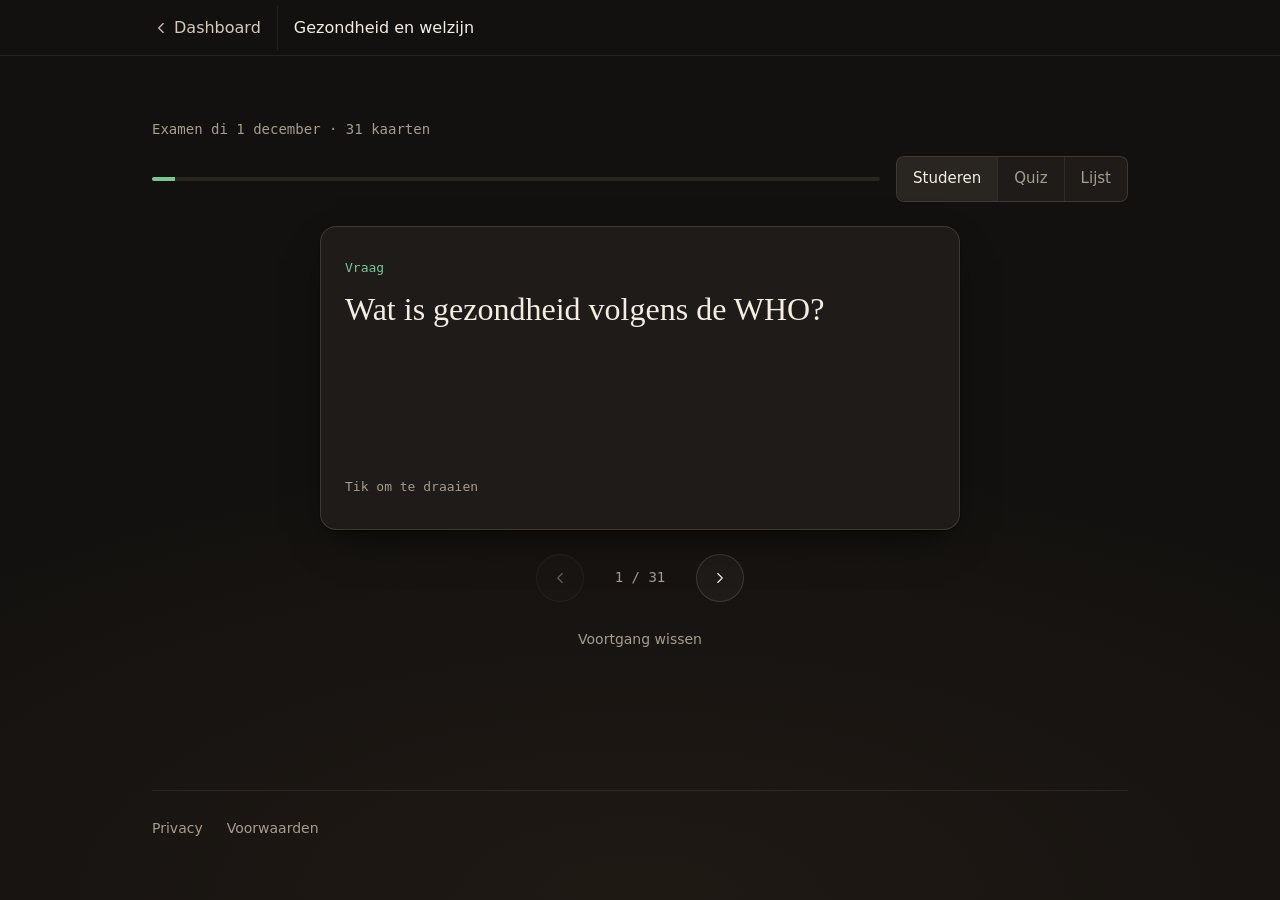
==== commit c029c8c0: "feat: added syllabus flashcards for Gezondheid Co-Authored-By: Claude Opus 5.5 <noreply@anthropic.co" ====
--- a/gezondheid.html
+++ b/gezondheid.html
@@ -14,7 +14,7 @@
   <h1>Gezondheid en welzijn</h1>
 </header>
 <main>
-  <p class="meta">Examen di 1 december · 18 kaarten</p>
+  <p class="meta">Examen di 1 december · 31 kaarten</p>
   <div class="tools">
     <progress id="bar" aria-label="Voortgang"></progress>
     <fieldset class="modes" aria-label="Modus">
@@ -42,6 +42,19 @@
     <li><button class="card" aria-pressed="false"><span class="q">Wat gebeurt er in de dunne en de dikke darm?</span><span class="a">Dunne darm: verdere vertering met gal en alvleessap, voedingsstoffen gaan via de darmvlokken naar het bloed. Dikke darm: water en zouten worden opgenomen, de resten worden ontlasting.</span></button></li>
     <li><button class="card" aria-pressed="false"><span class="q">Wat is de energiebalans?</span><span class="a">Het evenwicht tussen energie-inname (voeding) en energieverbruik (basisstofwisseling en beweging). Meer inname dan verbruik geeft gewichtstoename, minder geeft gewichtsverlies.</span></button></li>
     <li><button class="card" aria-pressed="false"><span class="q">In welke eenheid druk je energie uit?</span><span class="a">In kilocalorieën (kcal) of kilojoule (kJ). 1 kcal ≈ 4,2 kJ.</span></button></li>
+    <li><button class="card" aria-pressed="false"><span class="q">Wat is de definitie van gezondheid?</span><span class="a">Een evenwichtige toestand van lichamelijk, geestelijk, sociaal en spiritueel welzijn.</span></button></li>
+    <li><button class="card" aria-pressed="false"><span class="q">Wat zijn de 4 dimensies van gezondheid?</span><span class="a">Lichamelijk, Geestelijk, Sociaal en Spiritueel.</span></button></li>
+    <li><button class="card" aria-pressed="false"><span class="q">Wat is ziekte volgens de definitie uit 1984?</span><span class="a">Een toestand die het evenwicht op één (of meerdere) dimensies doorbreekt.</span></button></li>
+    <li><button class="card" aria-pressed="false"><span class="q">Wat is Welzijn?</span><span class="a">Materiële en immateriële tevredenheid. (Inkomen, bezittingen, vriendschap, liefde).</span></button></li>
+    <li><button class="card" aria-pressed="false"><span class="q">Wat is Welbevinden?</span><span class="a">Een algemeen gevoel van tevredenheid over de toestand waarin je verkeert. (Je voelt je goed/tevreden).</span></button></li>
+    <li><button class="card" aria-pressed="false"><span class="q">Wat is Welvaart?</span><span class="a">Naar de mate waarin mensen middelen ter beschikking hebben om in hun welzijn te voorzien (vooral materieel).</span></button></li>
+    <li><button class="card" aria-pressed="false"><span class="q">Wat zijn Gezondheidsdeterminanten (Model van Lalonde)?</span><span class="a">Factoren die de gezondheid beïnvloeden: Biologische factoren, Gezondheidsvoorzieningen, Levensstijl, en Omgeving.</span></button></li>
+    <li><button class="card" aria-pressed="false"><span class="q">Wat is het verschil tussen curatieve en preventieve zorg (bij Gezondheidsvoorzieningen)?</span><span class="a">Curatief is gericht op herstel van de ziekte; Preventief is gericht op het voorkomen van ziekten.</span></button></li>
+    <li><button class="card" aria-pressed="false"><span class="q">Wat zijn de 3 niveaus van preventie?</span><span class="a">1. Primaire preventie (voorkomen), 2. Secundaire preventie (vroegtijdige opsporing), 3. Tertiaire preventie (beperken van gevolgen/complicaties).</span></button></li>
+    <li><button class="card" aria-pressed="false"><span class="q">Wat zijn de 3 onderdelen van het Gedragswiel?</span><span class="a">Competenties (kennis/vaardigheden), Driftveren (motivatie/willen), Context (omgeving).</span></button></li>
+    <li><button class="card" aria-pressed="false"><span class="q">Wat zijn de 6 basisprincipes van EHBO?</span><span class="a">1. Handel als eerstehulpverlener, 2. Blijf rustig, 3. Verleen psychosociale hulp, 4. Vermijd besmetting, 5. Zorg voor comfort, 6. Houd rekening met emotionele reacties.</span></button></li>
+    <li><button class="card" aria-pressed="false"><span class="q">Hoe vermijd je besmetting bij EHBO?</span><span class="a">Door handschoenen te dragen, je handen te wassen, en voorzichtig te zijn met bloed en lichaamsvochten.</span></button></li>
+    <li><button class="card" aria-pressed="false"><span class="q">Wat is een duurzame levensstijl?</span><span class="a">Zuinig omspringen met energie en grondstoffen, minder afval produceren, en milieuvriendelijk afvalbeheer (volgens de Ladder van Lansink).</span></button></li>
   </ol>
   <button class="btn" id="show">Toon antwoord</button>
   <div class="controls">
--- a/style.css
+++ b/style.css
@@ -12,6 +12,8 @@
   --yellow: #e3c463;
   --blue: #7fb2e5;
   --cyan: #5ec4d6;
+  --orange: #e8a06a;
+  --purple: #b9a3e3;
   --s1: 4px;
   --s2: 8px;
   --s3: 12px;
@@ -51,6 +53,8 @@
 .yellow { --c: var(--yellow); }
 .blue { --c: var(--blue); }
 .cyan { --c: var(--cyan); }
+.orange { --c: var(--orange); }
+.purple { --c: var(--purple); }
 
 .btn { min-height: 44px; padding: 0 var(--s5); background: var(--surface); border: 1px solid var(--line-2); border-radius: var(--r-sm); transition: background-color .2s var(--ease), border-color .2s var(--ease); }
 .btn:hover:not(:disabled) { background: var(--raised); }
